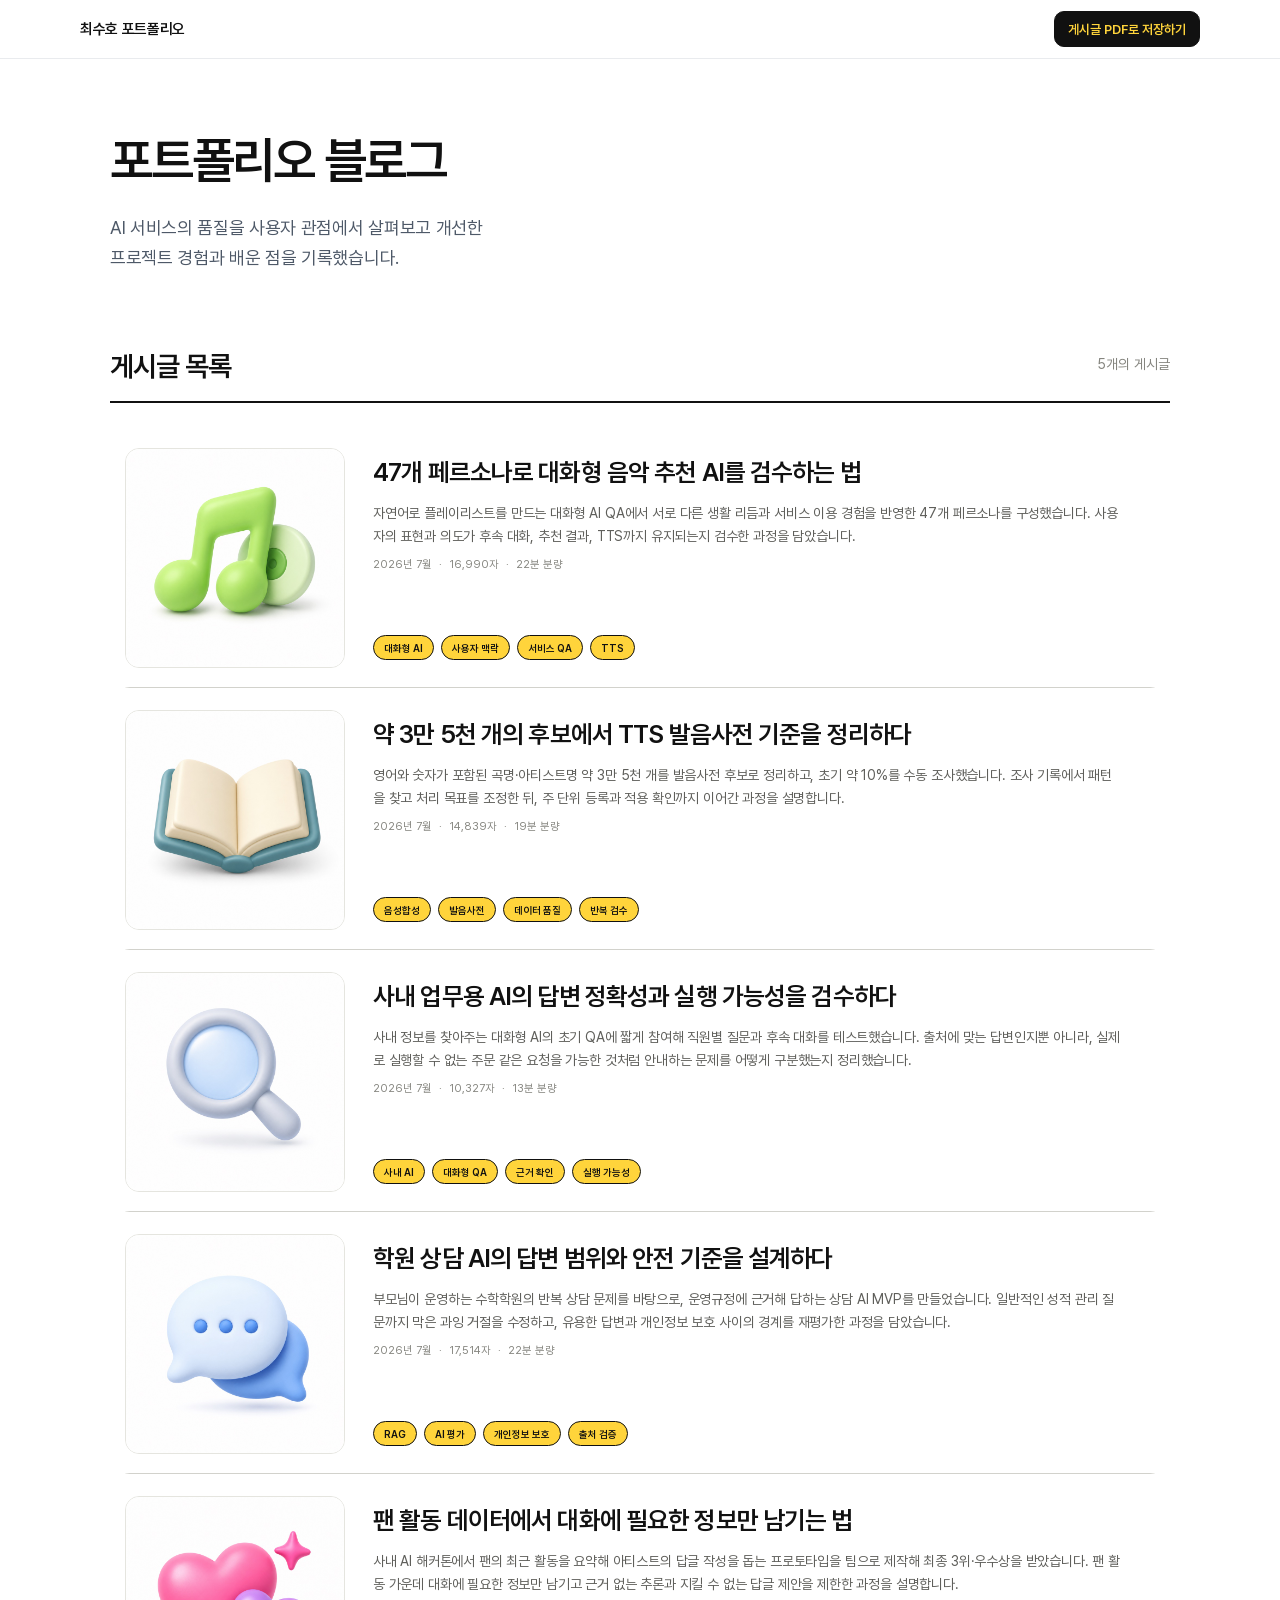
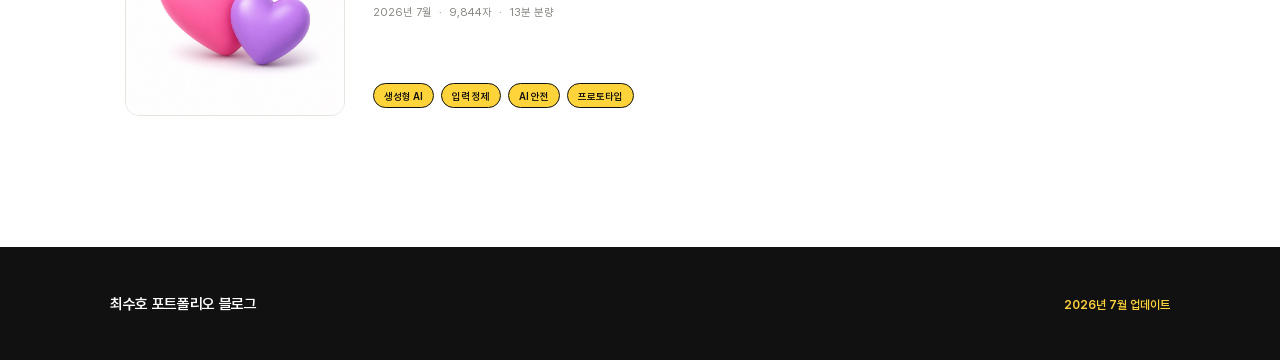
==== index.html @ a0100c0c "Rename PDF save button" ====
<!doctype html>
<html lang="ko">
  <head>
    <meta charset="UTF-8" />
    <meta name="viewport" content="width=device-width, initial-scale=1" />
    <meta name="theme-color" content="#ffd43b" />
    <meta
      name="description"
      content="사용자 관점에서 AI 서비스의 품질과 안전성을 검증한 최수호의 포트폴리오입니다."
    />
    <title>최수호 포트폴리오 블로그</title>
    <link rel="icon" type="image/png" sizes="64x64" href="assets/favicon-ch.png?v=2" />
    <link rel="preload" href="assets/fonts/Pretendard-Regular.subset.woff2" as="font" type="font/woff2" crossorigin />
    <link rel="preload" href="assets/fonts/Pretendard-SemiBold.subset.woff2" as="font" type="font/woff2" crossorigin />
    <link rel="stylesheet" href="src/styles.css?v=print-notes-1" />
    <script src="src/app.js?v=print-notes-1" defer></script>
  </head>
  <body>
    <a class="skip-link" href="#main-content">본문으로 바로가기</a>
    <div class="reading-progress" aria-hidden="true"><span id="readingProgress"></span></div>

    <header class="site-header" id="siteHeader">
      <div class="header-inner">
        <a class="brand" href="#home" aria-label="최수호 포트폴리오 홈">
          <span>최수호 포트폴리오</span>
        </a>
        <nav class="main-nav" aria-label="주요 메뉴">
          <button class="print-button" id="openPrint" type="button">
            게시글 PDF로 저장하기
          </button>
        </nav>
      </div>
    </header>

    <main id="main-content" tabindex="-1">
      <section class="home-view" id="homeView" aria-labelledby="homeTitle">
        <div class="hero wrap">
          <h1 id="homeTitle">포트폴리오 블로그</h1>
          <p class="hero-description">
            AI 서비스의 품질을 사용자 관점에서 살펴보고 개선한<br class="desktop-only" />
            프로젝트 경험과 배운 점을 기록했습니다.
          </p>
        </div>

        <section class="articles-section wrap" aria-labelledby="articlesTitle">
          <div class="section-heading">
            <div>
              <h2 id="articlesTitle">게시글 목록</h2>
            </div>
            <p>5개의 게시글</p>
          </div>
          <div class="article-list" id="articleList"></div>
        </section>
      </section>

      <article class="article-view" id="articleView" aria-live="polite" hidden></article>
    </main>

    <footer class="site-footer">
      <div class="footer-inner wrap">
        <a class="brand footer-brand" href="#home">최수호 포트폴리오 블로그</a>
        <div class="footer-contact">
          <span>2026년 7월 업데이트</span>
        </div>
      </div>
    </footer>

    <dialog class="print-dialog" id="printDialog" aria-labelledby="printTitle">
      <div class="dialog-header">
        <div>
          <p class="section-label">PDF</p>
          <h2 id="printTitle">게시글 인쇄하기</h2>
        </div>
        <button class="close-button" id="closePrint" type="button" aria-label="인쇄 창 닫기">
          <svg viewBox="0 0 24 24" aria-hidden="true"><path d="M6 6l12 12M18 6L6 18" /></svg>
        </button>
      </div>
      <div class="print-dialog-body">
        <p class="print-description">PDF에 담을 게시글을 선택해 주세요. 여러 글을 선택하면 하나의 파일로 이어서 인쇄됩니다.</p>
        <div class="print-toolbar">
          <p id="printSelectionStatus" aria-live="polite"></p>
          <button class="text-button" id="toggleAllPrint" type="button">전체 선택</button>
        </div>
        <fieldset class="print-options">
          <legend class="sr-only">인쇄할 게시글 선택</legend>
          <div id="printOptions"></div>
        </fieldset>
        <div class="print-actions">
          <button class="secondary-button" id="cancelPrint" type="button">취소</button>
          <button class="primary-button" id="printSelected" type="button">선택한 게시글 PDF로 저장</button>
        </div>
      </div>
    </dialog>

    <div class="print-view" id="printView" aria-hidden="true"></div>
  </body>
</html>
---- src/styles.css ----
@font-face {
  font-family: "Pretendard";
  src: url("../assets/fonts/Pretendard-Regular.subset.woff2") format("woff2");
  font-style: normal;
  font-weight: 400;
  font-display: swap;
}

@font-face {
  font-family: "Pretendard";
  src: url("../assets/fonts/Pretendard-SemiBold.subset.woff2") format("woff2");
  font-style: normal;
  font-weight: 600 800;
  font-display: swap;
}

:root {
  --yellow: #ffd43b;
  --yellow-strong: #f0bd00;
  --ink: #111111;
  --body: #292929;
  --muted: #5f5f5b;
  --soft: #85857f;
  --line: #d9d9d3;
  --surface: #f5f5f1;
  --white: #fff;
  font-family: "Pretendard", -apple-system, BlinkMacSystemFont, "Segoe UI", sans-serif;
  color: var(--ink);
  font-synthesis: none;
  text-rendering: optimizeLegibility;
}

* { box-sizing: border-box; }
html { scroll-behavior: smooth; }
body { margin: 0; background: var(--white); color: var(--body); -webkit-font-smoothing: antialiased; }
button, a { font: inherit; }
a { color: inherit; text-decoration: none; }
button { color: inherit; }
.wrap { width: min(1060px, calc(100% - 48px)); margin-inline: auto; }
.skip-link { position: fixed; top: 8px; left: 8px; z-index: 999; padding: 10px 14px; border-radius: 8px; background: var(--ink); color: white; transform: translateY(-150%); }
.skip-link:focus { transform: translateY(0); }
.reading-progress { position: fixed; inset: 0 0 auto; z-index: 200; height: 3px; background: transparent; }
.reading-progress span { display: block; width: 0; height: 100%; background: var(--yellow); border-bottom: 1px solid var(--ink); }

.site-header { position: sticky; top: 0; z-index: 100; border-bottom: 1px solid rgba(229,232,235,.85); background: rgba(255,255,255,.9); backdrop-filter: blur(18px); }
.header-inner { display: flex; width: min(1120px, calc(100% - 48px)); height: 58px; margin: 0 auto; align-items: center; justify-content: space-between; }
.brand { display: inline-flex; align-items: center; color: var(--ink); font-size: 15px; font-weight: 700; letter-spacing: -.35px; }
.main-nav { display: flex; align-items: center; color: #4e5968; font-size: 13px; font-weight: 600; }
.print-button { display: inline-flex; min-height: 36px; align-items: center; padding: 0 13px; border: 1px solid var(--ink); border-radius: 10px; background: var(--ink); color: var(--yellow); cursor: pointer; font-size: 13px; font-weight: 600; transition: background .2s, color .2s, transform .2s; }
.print-button:hover { background: var(--yellow); color: var(--ink); transform: translateY(-1px); }

.hero { padding-top: 72px; padding-bottom: 76px; }
.section-label { display: inline-flex; width: fit-content; margin: 0; padding: 5px 9px; border: 1px solid var(--ink); border-radius: 999px; background: var(--yellow); color: var(--ink); font-size: 12px; font-weight: 700; letter-spacing: -.01em; }
.hero h1 { max-width: 900px; margin: 0 0 22px; color: var(--ink); font-size: clamp(36px, 4.2vw, 50px); font-weight: 700; letter-spacing: -.045em; line-height: 1.19; }
.hero-description { margin: 0; color: #4e5968; font-size: 18px; letter-spacing: -.018em; line-height: 1.68; }
.articles-section { padding-bottom: 110px; }
.section-heading { display: flex; align-items: center; justify-content: space-between; padding-bottom: 18px; border-bottom: 2px solid var(--ink); }
.section-heading h2 { margin: 0; color: var(--ink); font-size: 28px; letter-spacing: -.035em; }
.section-heading > p { margin: 0 0 4px; color: var(--soft); font-size: 14px; }
.article-list { display: flex; flex-direction: column; gap: 0; padding-top: 24px; }
.reveal-item { opacity: 0; transform: translateY(16px); }
.reveal-item.is-visible { opacity: 1; transform: translateY(0); transition: opacity .55s ease var(--reveal-delay, 0ms), transform .55s cubic-bezier(.22,.72,.2,1) var(--reveal-delay, 0ms); }
.article-card { position: relative; display: grid; grid-template-columns: 220px minmax(0, 1fr); gap: 8px; min-width: 0; padding: 20px 14px; overflow: hidden; border: 1px solid transparent; border-radius: 20px; background: white; }
.article-list .article-card:not(:last-child)::after { position: absolute; z-index: 2; right: 14px; bottom: 0; left: 14px; height: 1px; background: #d2d2cc; content: ""; }
.article-card:hover { border-color: transparent; background: white; box-shadow: none; transform: none; }
.article-card:focus-visible { outline: 3px solid var(--yellow); outline-offset: 3px; }
.thumbnail-wrap { position: relative; aspect-ratio: 1; overflow: hidden; border: 1px solid #e5e5df; border-radius: 14px; background: white; }
.thumbnail-wrap img { display: block; width: 100%; height: 100%; object-fit: cover; transition: transform .45s ease; }
.article-card:hover .thumbnail-wrap img { transform: scale(1.025); }
.article-card-content { display: flex; min-height: 220px; flex-direction: column; padding: 8px 34px 8px 20px; }
.article-tags { display: flex; flex-wrap: wrap; gap: 7px; align-items: center; }
.article-tag { display: inline-flex; height: 25px; box-sizing: border-box; align-items: center; justify-content: center; padding: 1px 10px 0; border: 1px solid var(--ink); border-radius: 999px; background: var(--yellow); color: var(--ink); font-size: 10px; font-weight: 700; line-height: 1; text-align: center; white-space: nowrap; }
.article-card h3 { margin: 0; color: var(--ink); font-size: 25px; letter-spacing: -.035em; line-height: 1.35; }
.article-subtitle { margin: 7px 0 12px; color: #4e5968; font-size: 15px; font-weight: 600; letter-spacing: -.02em; line-height: 1.5; }
.article-excerpt { display: -webkit-box; margin: 12px 0 0; overflow: hidden; color: var(--muted); font-size: 14px; letter-spacing: -.012em; line-height: 1.65; -webkit-box-orient: vertical; -webkit-line-clamp: 3; }
.article-card-footer { display: flex; align-items: flex-start; margin-top: auto; padding-top: 12px; }
.article-card-footer .article-tags { justify-content: flex-start; }
.article-meta { display: flex; flex: 0 0 auto; color: var(--soft); font-size: 11px; }
.article-meta span + span::before { margin: 0 7px; content: "·"; }
.article-meta--card { margin-top: 10px; }
.card-arrow { position: absolute; right: 24px; bottom: 22px; display: grid; width: 32px; height: 32px; place-items: center; border: 1px solid var(--ink); border-radius: 50%; background: var(--yellow); color: var(--ink); opacity: 0; transform: translateX(-5px); transition: opacity .25s ease, transform .25s ease; }
.article-card:hover .card-arrow { opacity: 1; transform: translateX(0); }
.card-arrow svg, .back-link svg, .article-end svg { width: 21px; fill: none; stroke: currentColor; stroke-width: 1.8; }

.article-view { padding-bottom: 100px; }
.is-article .article-view *, .is-article .article-view *::before, .is-article .article-view *::after { animation: none !important; transition: none !important; }
.is-article .article-end a:hover { transform: none; }
.article-hero { max-width: 880px; padding-top: 58px; padding-bottom: 70px; }
.article-topline { display: flex; flex-wrap: wrap; align-items: center; gap: 12px 16px; margin-bottom: 52px; }
.back-link { display: inline-flex; flex: 0 0 auto; align-items: center; gap: 7px; margin: 0; color: var(--muted); font-size: 14px; font-weight: 600; }
.back-link:hover { color: var(--ink); text-decoration: underline; text-decoration-color: var(--yellow-strong); text-decoration-thickness: 3px; text-underline-offset: 4px; }
.article-tags--hero .article-tag { height: 27px; padding-inline: 11px; }
.article-hero h1 { max-width: 800px; margin: 0; color: var(--ink); font-size: clamp(40px, 5.2vw, 56px); letter-spacing: -.05em; line-height: 1.17; }
.article-hero-subtitle { max-width: 760px; margin: 17px 0 30px; color: #4e5968; font-size: clamp(18px, 2.2vw, 22px); font-weight: 600; letter-spacing: -.025em; line-height: 1.5; }
.article-byline { display: flex; align-items: center; gap: 12px; }
.author-avatar { display: grid; width: 42px; height: 42px; place-items: center; border: 1px solid var(--ink); border-radius: 50%; background: var(--yellow); color: var(--ink); font-weight: 700; }
.article-byline strong { color: var(--body); font-size: 14px; }
.article-byline p { margin: 3px 0 0; color: var(--soft); font-size: 13px; }
.article-body { width: min(680px, calc(100% - 48px)); margin: 0 auto; }
.article-lead { margin: 0 0 40px; color: var(--body); font-size: 18px; line-height: 1.82; }
.context-box { display: flex; gap: 18px; margin-bottom: 76px; padding: 22px 24px; border: 1px solid var(--ink); border-radius: 16px; background: #fffbe9; }
.context-box span { flex: 0 0 auto; color: var(--ink); font-size: 12px; font-weight: 700; }
.context-box p { margin: 0; color: #4e5968; font-size: 15px; line-height: 1.7; }
.article-demo-link { display: grid; grid-template-columns: 1fr auto; gap: 5px 14px; margin: -42px 0 76px; padding: 20px 22px; align-items: center; border: 1px solid var(--ink); border-radius: 16px; background: var(--ink); color: white; }
.article-demo-link span { grid-column: 1; color: var(--yellow); font-size: 11px; font-weight: 700; }
.article-demo-link strong { grid-column: 1; font-size: 16px; }
.article-demo-link svg { grid-column: 2; grid-row: 1 / 3; width: 23px; fill: none; stroke: var(--yellow); stroke-width: 1.8; }
.article-body section { margin: 0 0 82px; }
.article-body h2 { margin: 0 0 26px; color: var(--ink); font-size: 29px; letter-spacing: -.035em; line-height: 1.4; }
.article-body section p { margin: 0 0 22px; color: var(--body); font-size: 17px; letter-spacing: -.012em; line-height: 1.88; }
.article-body blockquote { margin: 36px 0; padding: 18px 22px; border: 1px solid var(--ink); border-left: 7px solid var(--yellow); color: var(--ink); font-size: 20px; font-weight: 600; letter-spacing: -.025em; line-height: 1.65; }
.insight-box { margin-top: 38px; padding: 30px 34px; border: 1px solid var(--ink); border-radius: 20px; background: var(--surface); }
.insight-box ul { display: grid; gap: 16px; margin: 0; padding-left: 22px; }
.insight-box li { padding-left: 5px; color: var(--body); font-size: 17px; line-height: 1.65; }
.insight-box li::marker { color: var(--ink); }
.article-figure { margin: 38px 0 0; }
.article-figure img { display: block; width: min(430px, 100%); height: auto; margin: 0 auto; border: 1px solid var(--line); border-radius: 18px; background: white; box-shadow: 0 18px 48px rgba(17,17,17,.1); }
.article-figure figcaption { width: min(520px, 100%); margin: 14px auto 0; color: var(--soft); font-size: 12px; line-height: 1.65; text-align: center; }
.article-end { margin-top: 130px; padding-top: 50px; border-top: 1px solid var(--line); }
.article-end > span { color: var(--soft); font-size: 12px; font-weight: 700; letter-spacing: .1em; }
.article-end h2 { margin: 14px 0 28px; font-size: 25px; }
.article-end .article-card { width: 100%; }
.article-end .article-card:hover { transform: none; }

.markdown-body { padding-bottom: 20px; }
.markdown-body > h2 { margin: 96px 0 28px; }
.markdown-body > h2:first-child { margin-top: 0; }
.markdown-body h3 { margin: 62px 0 22px; color: var(--ink); font-size: 23px; letter-spacing: -.025em; line-height: 1.45; }
.markdown-body h4 { margin: 42px 0 18px; color: var(--ink); font-size: 19px; line-height: 1.5; }
.markdown-body p { margin: 0 0 24px; color: var(--body); font-size: 17px; letter-spacing: -.012em; line-height: 1.9; }
.markdown-body > p:first-child { font-size: 18px; line-height: 1.88; }
.markdown-body small { display: block; color: var(--soft); font-size: 12px; letter-spacing: -.005em; line-height: 1.65; }
.markdown-body strong { color: var(--ink); font-weight: 700; }
.key-emphasis { padding: 0 .08em; background: linear-gradient(transparent 58%, rgba(255, 212, 59, .72) 58%); color: inherit; font-weight: 700; -webkit-box-decoration-break: clone; box-decoration-break: clone; }
.term-note { position: relative; display: inline; border-bottom: 1.5px dashed #8a6d00; color: var(--ink); font-weight: 600; cursor: help; outline: none; }
.term-note::before { display: inline-grid; width: 14px; height: 14px; margin: 0 3px 0 1px; place-items: center; border: 1px solid var(--ink); border-radius: 50%; background: #fff4b3; color: var(--ink); content: "i"; font-size: 9px; font-style: normal; font-weight: 700; line-height: 1; vertical-align: 2px; }
.term-note::after { position: absolute; z-index: 20; bottom: calc(100% + 12px); left: 50%; width: min(280px, calc(100vw - 48px)); padding: 11px 13px; border-radius: 10px; background: var(--ink); box-shadow: 0 10px 28px rgba(17, 17, 17, .16); color: white; content: attr(data-note); font-size: 12px; font-weight: 400; letter-spacing: -.01em; line-height: 1.55; opacity: 0; pointer-events: none; text-align: left; transform: translate(-50%, 5px); transition: opacity .16s ease, transform .16s ease; white-space: normal; }
.term-note:hover::after,
.term-note:focus-visible::after { opacity: 1; transform: translate(-50%, 0); }
.term-note:focus-visible { border-radius: 3px; outline: 2px solid var(--yellow-strong); outline-offset: 3px; }
.markdown-body a { color: var(--ink); font-weight: 600; text-decoration: underline; text-decoration-color: var(--yellow-strong); text-decoration-thickness: 3px; text-underline-offset: 3px; }
.markdown-body ul,
.markdown-body ol { display: grid; gap: 10px; margin: 4px 0 30px; padding-left: 25px; }
.markdown-body li { padding-left: 4px; color: var(--body); font-size: 16px; line-height: 1.75; }
.markdown-body li::marker { color: var(--ink); font-weight: 700; }
.markdown-body blockquote { margin: 34px 0 38px; }
.markdown-body blockquote p { margin-bottom: 12px; font-size: 16px; line-height: 1.75; }
.markdown-body blockquote p:last-child { margin-bottom: 0; }
.markdown-body hr { height: 1px; margin: 82px 0; border: 0; background: var(--line); }
.markdown-body code { padding: 2px 6px; border-radius: 5px; background: #f1f1ec; color: #272727; font-family: ui-monospace, SFMono-Regular, Menlo, Monaco, Consolas, monospace; font-size: .88em; }
.markdown-body pre { margin: 34px 0; padding: 24px; overflow-x: auto; border-radius: 16px; background: var(--ink); color: #f8f8f3; }
.markdown-body pre code { padding: 0; background: transparent; color: inherit; font-size: 13px; line-height: 1.7; white-space: pre; }
.table-scroll { width: 100%; margin: 32px 0 40px; overflow-x: auto; border: 1px solid var(--ink); border-radius: 14px; background: white; }
.table-scroll table { width: 100%; min-width: 620px; border-collapse: collapse; font-size: 14px; line-height: 1.55; }
.table-scroll th,
.table-scroll td { padding: 13px 15px; border-right: 1px solid var(--line); border-bottom: 1px solid var(--line); text-align: left; vertical-align: top; }
.table-scroll th { background: #fff5bf; color: var(--ink); font-weight: 700; }
.table-scroll th:last-child,
.table-scroll td:last-child { border-right: 0; }
.table-scroll tbody tr:last-child td { border-bottom: 0; }
.article-loading { padding: 32px 0 100px; color: var(--soft) !important; }
.article-error { margin-bottom: 90px; padding: 24px; border: 1px solid var(--ink); border-radius: 14px; background: #fff9dc; }
.article-error p { margin: 8px 0 0; }

.site-footer { border-top: 1px solid var(--ink); background: var(--ink); color: white; }
.footer-inner { display: flex; min-height: 112px; align-items: center; justify-content: space-between; gap: 24px; }
.footer-brand { color: white; font-size: 15px; }
.site-footer .brand { color: white; }
.footer-contact { text-align: right; }
.footer-contact span { color: var(--yellow); font-size: 12px; font-weight: 600; }

.print-dialog { width: min(720px, calc(100% - 32px)); max-height: min(840px, calc(100vh - 40px)); padding: 0; overflow: hidden auto; border: 0; border-radius: 24px; background: white; box-shadow: 0 30px 90px rgba(0,27,55,.22); }
.print-dialog::backdrop { background: rgba(17,24,39,.45); backdrop-filter: blur(5px); }
.print-dialog[open] { animation: dialog-in .25s ease-out; }
@keyframes dialog-in { from { opacity: 0; transform: translateY(16px) scale(.98); } }
.dialog-header { position: sticky; top: 0; z-index: 1; display: flex; padding: 30px 34px 22px; align-items: flex-start; justify-content: space-between; border-bottom: 1px solid var(--line); background: rgba(255,255,255,.94); backdrop-filter: blur(15px); }
.dialog-header h2 { margin: 8px 0 0; color: var(--ink); font-size: 32px; }
.close-button { display: grid; width: 42px; height: 42px; place-items: center; border: 1px solid var(--ink); border-radius: 50%; background: var(--yellow); cursor: pointer; }
.close-button:hover { background: var(--ink); color: var(--yellow); }
.close-button svg { width: 22px; fill: none; stroke: currentColor; stroke-width: 2; }
.print-dialog-body { padding: 26px 34px 32px; }
.print-description { max-width: 580px; margin: 0; color: var(--muted); font-size: 14px; line-height: 1.65; }
.print-toolbar { display: flex; margin-top: 24px; align-items: center; justify-content: space-between; }
.print-toolbar p { margin: 0; color: var(--ink); font-size: 13px; font-weight: 700; }
.text-button { padding: 4px 0; border: 0; background: transparent; color: var(--muted); cursor: pointer; font-size: 12px; font-weight: 600; text-decoration: underline; text-decoration-color: var(--yellow-strong); text-decoration-thickness: 2px; text-underline-offset: 3px; }
.print-options { margin: 13px 0 0; padding: 0; border: 0; }
.print-options > div { display: grid; gap: 8px; }
.print-option { position: relative; display: grid; grid-template-columns: 24px minmax(0, 1fr); gap: 12px; padding: 15px 16px; align-items: center; border: 1px solid var(--line); border-radius: 13px; cursor: pointer; transition: border-color .18s, background .18s; }
.print-option:hover { border-color: var(--ink); background: #fffdf4; }
.print-option input { position: absolute; width: 1px; height: 1px; opacity: 0; }
.print-option-check { display: grid; width: 22px; height: 22px; place-items: center; border: 1px solid var(--ink); border-radius: 6px; background: white; }
.print-option-check svg { width: 16px; fill: none; stroke: transparent; stroke-width: 2.5; }
.print-option input:checked + .print-option-check { background: var(--yellow); }
.print-option input:checked + .print-option-check svg { stroke: var(--ink); }
.print-option input:focus-visible + .print-option-check { outline: 3px solid rgba(240, 189, 0, .45); outline-offset: 2px; }
.print-option-copy { display: grid; gap: 4px; }
.print-option-copy strong { color: var(--ink); font-size: 14px; letter-spacing: -.02em; line-height: 1.4; }
.print-option-copy > span { color: var(--soft); font-size: 11px; }
.print-actions { display: flex; gap: 8px; margin-top: 24px; justify-content: flex-end; }
.secondary-button,
.primary-button { min-height: 42px; padding: 0 16px; border: 1px solid var(--ink); border-radius: 10px; cursor: pointer; font-size: 13px; font-weight: 700; }
.secondary-button { background: white; color: var(--ink); }
.primary-button { background: var(--ink); color: var(--yellow); }
.primary-button:disabled { border-color: var(--line); background: #e8e8e3; color: var(--soft); cursor: not-allowed; }
.print-view { display: none; }
.sr-only { position: absolute; width: 1px; height: 1px; margin: -1px; overflow: hidden; clip: rect(0, 0, 0, 0); white-space: nowrap; }

[hidden] { display: none !important; }
@media (max-width: 700px) {
  .wrap, .article-body { width: min(100% - 40px, 1100px); }
  .header-inner { width: calc(100% - 32px); height: 56px; }
  .brand { font-size: 14px; }
  .main-nav { font-size: 12px; }
  .print-button { min-height: 34px; padding-inline: 11px; font-size: 12px; }
  .hero { padding-top: 58px; padding-bottom: 66px; }
  .hero h1 { margin-top: 0; font-size: 34px; line-height: 1.26; }
  .hero-description { font-size: 16px; }
  .desktop-only { display: none; }
  .articles-section { padding-bottom: 90px; }
  .section-heading h2 { font-size: 28px; }
  .article-list { gap: 0; padding-top: 18px; }
  .article-card { grid-template-columns: 104px minmax(0, 1fr); gap: 0; padding: 13px 9px; border-radius: 16px; }
  .article-list .article-card:not(:last-child)::after { right: 9px; left: 9px; }
  .thumbnail-wrap { border-radius: 11px; }
  .article-card-content { min-height: 104px; padding: 2px 4px 2px 13px; }
  .article-tags { gap: 4px; }
  .article-tag { height: 20px; padding: 1px 7px 0; font-size: 8px; }
  .article-card h3 { margin: 0; font-size: 16px; }
  .article-subtitle { margin: 4px 0 0; font-size: 11px; line-height: 1.4; }
  .article-excerpt { margin-top: 6px; font-size: 10px; line-height: 1.45; -webkit-line-clamp: 2; }
  .article-card-footer { align-items: flex-start; margin-top: auto; padding-top: 8px; }
  .article-card-footer .article-tags { justify-content: flex-start; }
  .article-meta { font-size: 9px; }
  .article-meta--card { margin-top: 7px; }
  .card-arrow { display: none; }
  .article-hero { padding-top: 38px; padding-bottom: 62px; }
  .article-topline { gap: 10px; margin-bottom: 46px; }
  .back-link { font-size: 13px; }
  .article-tags--hero .article-tag { height: 24px; padding-inline: 9px; font-size: 9px; }
  .article-hero h1 { font-size: 40px; }
  .article-hero-subtitle { font-size: 20px; }
  .article-lead { font-size: 18px; }
  .context-box { display: block; margin-bottom: 72px; }
  .context-box span { display: block; margin-bottom: 10px; }
  .article-demo-link { margin-top: -38px; margin-bottom: 68px; }
  .article-body section { margin-bottom: 75px; }
  .article-body h2 { font-size: 27px; }
  .article-body section p { font-size: 17px; line-height: 1.85; }
  .article-body blockquote { margin-block: 34px; font-size: 20px; }
  .insight-box { padding: 24px; }
  .insight-box li { font-size: 16px; }
  .markdown-body > h2 { margin-top: 76px; font-size: 27px; }
  .markdown-body h3 { margin-top: 50px; font-size: 21px; }
  .markdown-body p,
  .markdown-body > p:first-child { font-size: 16px; line-height: 1.85; }
  .markdown-body li { font-size: 15px; }
  .markdown-body blockquote { padding: 16px 18px; }
  .markdown-body blockquote p { font-size: 15px; }
  .term-note::after { left: 0; width: min(260px, calc(100vw - 40px)); transform: translate(0, 5px); }
  .term-note:hover::after,
  .term-note:focus-visible::after { transform: translate(0, 0); }
  .markdown-body pre { padding: 19px; }
  .article-figure { margin-top: 30px; }
  .article-figure img { border-radius: 14px; }
  .article-figure figcaption { font-size: 11px; }
  .footer-inner { min-height: 92px; padding-block: 20px; }
  .footer-brand { max-width: 160px; font-size: 13px; line-height: 1.35; }
  .footer-contact { margin-top: 0; text-align: right; }
  .footer-contact span { font-size: 10px; }
  .print-dialog { max-height: calc(100vh - 20px); }
  .dialog-header, .print-dialog-body { padding-inline: 22px; }
  .dialog-header h2 { font-size: 27px; }
  .print-option { padding: 13px 12px; }
  .print-option-copy strong { font-size: 13px; }
  .print-actions { display: grid; grid-template-columns: auto 1fr; }
  .primary-button { padding-inline: 12px; }
}

@media (prefers-reduced-motion: reduce) {
  *, *::before, *::after { scroll-behavior: auto !important; animation-duration: .01ms !important; transition-duration: .01ms !important; }
  .reveal-item { opacity: 1 !important; transform: none !important; }
}

@media print {
  @page { size: A4 portrait; margin: 18mm 16mm 20mm; }
  html, body { background: white !important; }
  body { color: #171717; -webkit-print-color-adjust: exact; print-color-adjust: exact; }
  body > :not(.print-view) { display: none !important; }
  .print-view { display: block !important; }
  .print-article { break-after: page; }
  .print-article:last-child { break-after: auto; }
  .print-article-header { padding-bottom: 9mm; border-bottom: 1px solid #b8b8b2; }
  .print-article-header > p:first-child { margin: 0 0 5mm; color: #666; font-size: 8pt; font-weight: 700; letter-spacing: .04em; }
  .print-article-header h1 { margin: 0; color: #111; font-size: 24pt; letter-spacing: -.04em; line-height: 1.25; }
  .print-article-subtitle { margin: 4mm 0 5mm; color: #333; font-size: 11pt; font-weight: 600; line-height: 1.6; }
  .print-article-header div { color: #666; font-size: 8.5pt; }
  .print-article-body { padding-top: 10mm; }
  .print-article-body > h2 { margin: 12mm 0 4mm; font-size: 17pt; break-after: avoid; }
  .print-article-body > h2:first-child { margin-top: 0; }
  .print-article-body h3 { margin: 9mm 0 3mm; font-size: 13pt; break-after: avoid; }
  .print-article-body h4 { margin: 7mm 0 3mm; font-size: 11pt; break-after: avoid; }
  .print-article-body p,
  .print-article-body > p:first-child { margin: 0 0 4mm; color: #222; font-size: 9.6pt; line-height: 1.75; orphans: 3; widows: 3; }
  .print-article-body li { font-size: 9.2pt; line-height: 1.65; }
  .print-article-body blockquote,
  .print-article-body pre,
  .print-article-body .table-scroll { break-inside: avoid; }
  .print-article-body blockquote { margin: 6mm 0; padding: 4mm 5mm; }
  .print-article-body pre { margin: 6mm 0; padding: 5mm; white-space: pre-wrap; }
  .print-article-body .table-scroll { margin: 6mm 0; overflow: visible; }
  .print-article-body table { min-width: 0; font-size: 7.5pt; }
  .print-article-body th,
  .print-article-body td { padding: 2.5mm 3mm; }
  .print-article-body small { font-size: 7.5pt; }
  .term-note { border-bottom: 0; color: inherit; font-weight: 600; }
  .term-note::before,
  .term-note::after { display: none !important; content: none !important; }
  .key-emphasis { background: linear-gradient(transparent 58%, rgba(255, 212, 59, .62) 58%) !important; }
  .print-glossary { margin-top: 14mm; padding-top: 7mm; border-top: 1px solid #b8b8b2; break-before: avoid; }
  .print-glossary h2 { margin: 0 0 4mm; font-size: 13pt; }
  .print-glossary dl { display: grid; gap: 3mm; margin: 0; }
  .print-glossary dl > div { display: grid; grid-template-columns: 30mm 1fr; gap: 4mm; break-inside: avoid; }
  .print-glossary dt { font-size: 8.5pt; font-weight: 700; }
  .print-glossary dd { margin: 0; color: #444; font-size: 8.5pt; line-height: 1.55; }
}
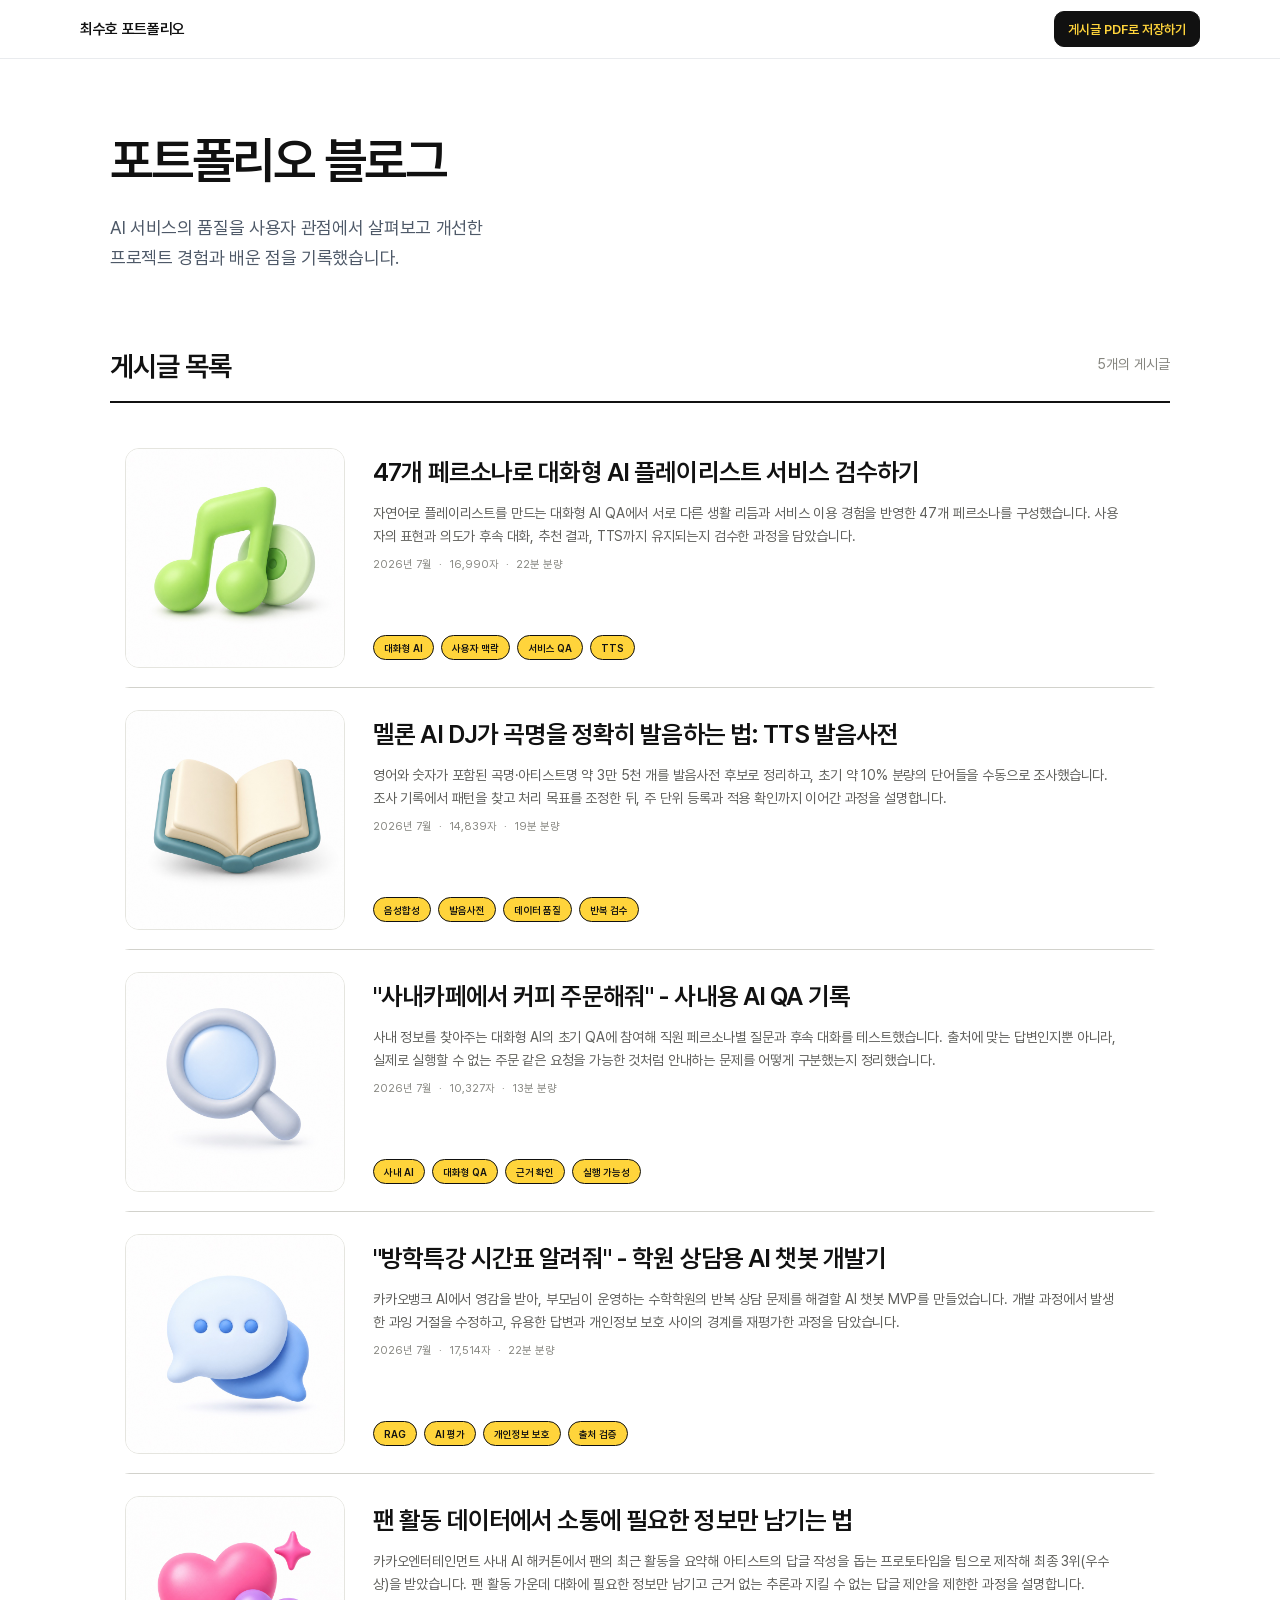
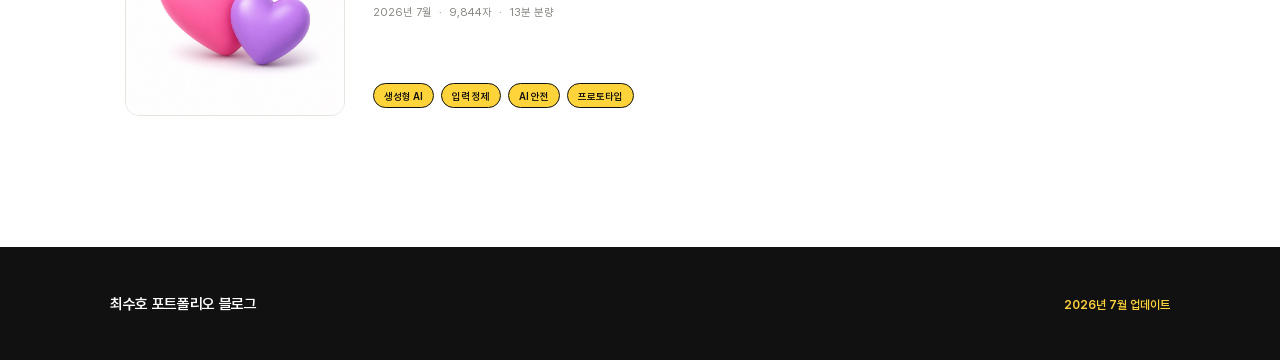
==== commit 02565fc3: "Update article titles and summaries" ====
--- a/index.html
+++ b/index.html
@@ -12,8 +12,8 @@
     <link rel="icon" type="image/png" sizes="64x64" href="assets/favicon-ch.png?v=2" />
     <link rel="preload" href="assets/fonts/Pretendard-Regular.subset.woff2" as="font" type="font/woff2" crossorigin />
     <link rel="preload" href="assets/fonts/Pretendard-SemiBold.subset.woff2" as="font" type="font/woff2" crossorigin />
-    <link rel="stylesheet" href="src/styles.css?v=print-notes-1" />
-    <script src="src/app.js?v=print-notes-1" defer></script>
+    <link rel="stylesheet" href="src/styles.css?v=posts-visible-1" />
+    <script src="src/app.js?v=article-metadata-1" defer></script>
   </head>
   <body>
     <a class="skip-link" href="#main-content">본문으로 바로가기</a>
--- a/src/styles.css
+++ b/src/styles.css
@@ -92,6 +92,7 @@
 .article-tags--hero .article-tag { height: 27px; padding-inline: 11px; }
 .article-hero h1 { max-width: 800px; margin: 0; color: var(--ink); font-size: clamp(40px, 5.2vw, 56px); letter-spacing: -.05em; line-height: 1.17; }
 .article-hero-subtitle { max-width: 760px; margin: 17px 0 30px; color: #4e5968; font-size: clamp(18px, 2.2vw, 22px); font-weight: 600; letter-spacing: -.025em; line-height: 1.5; }
+.article-hero h1 + .article-byline { margin-top: 28px; }
 .article-byline { display: flex; align-items: center; gap: 12px; }
 .author-avatar { display: grid; width: 42px; height: 42px; place-items: center; border: 1px solid var(--ink); border-radius: 50%; background: var(--yellow); color: var(--ink); font-weight: 700; }
 .article-byline strong { color: var(--body); font-size: 14px; }
@@ -293,7 +294,7 @@
   .print-article-header > p:first-child { margin: 0 0 5mm; color: #666; font-size: 8pt; font-weight: 700; letter-spacing: .04em; }
   .print-article-header h1 { margin: 0; color: #111; font-size: 24pt; letter-spacing: -.04em; line-height: 1.25; }
   .print-article-subtitle { margin: 4mm 0 5mm; color: #333; font-size: 11pt; font-weight: 600; line-height: 1.6; }
-  .print-article-header div { color: #666; font-size: 8.5pt; }
+  .print-article-header div { margin-top: 5mm; color: #666; font-size: 8.5pt; }
   .print-article-body { padding-top: 10mm; }
   .print-article-body > h2 { margin: 12mm 0 4mm; font-size: 17pt; break-after: avoid; }
   .print-article-body > h2:first-child { margin-top: 0; }
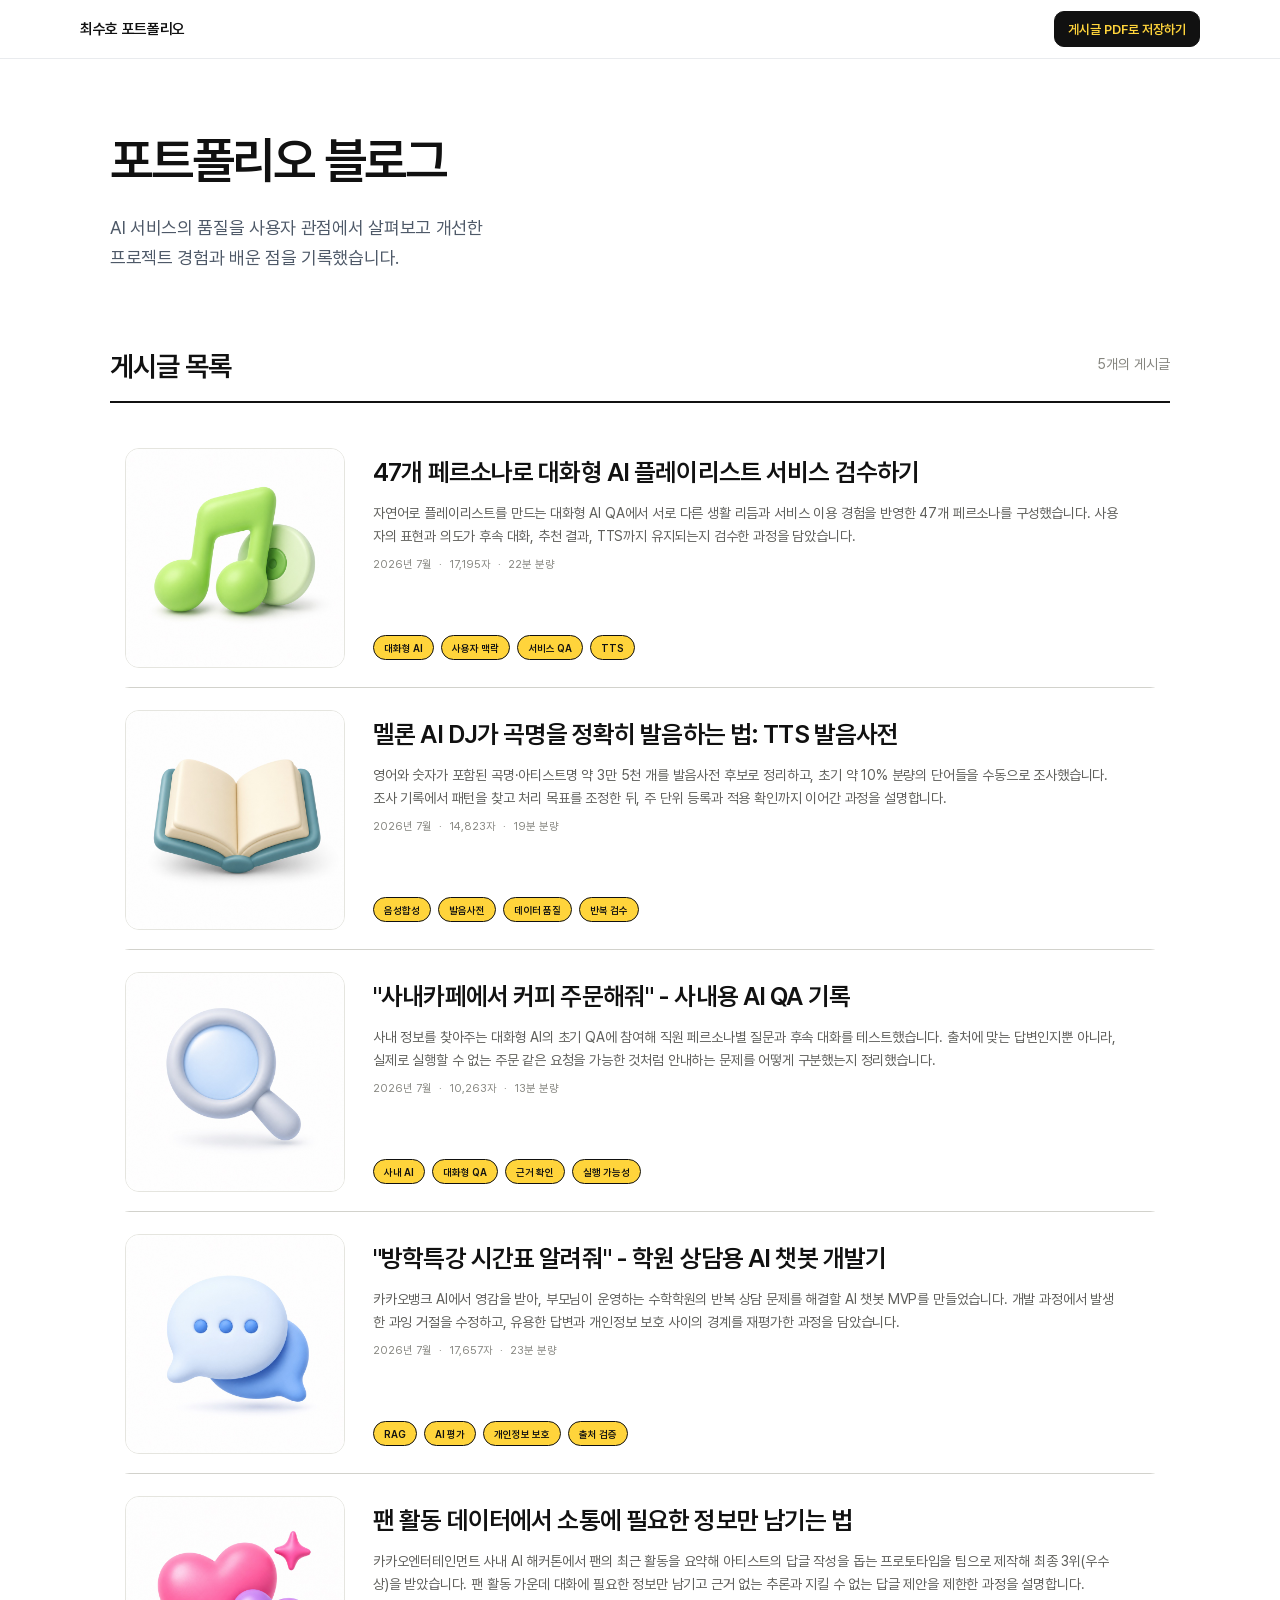
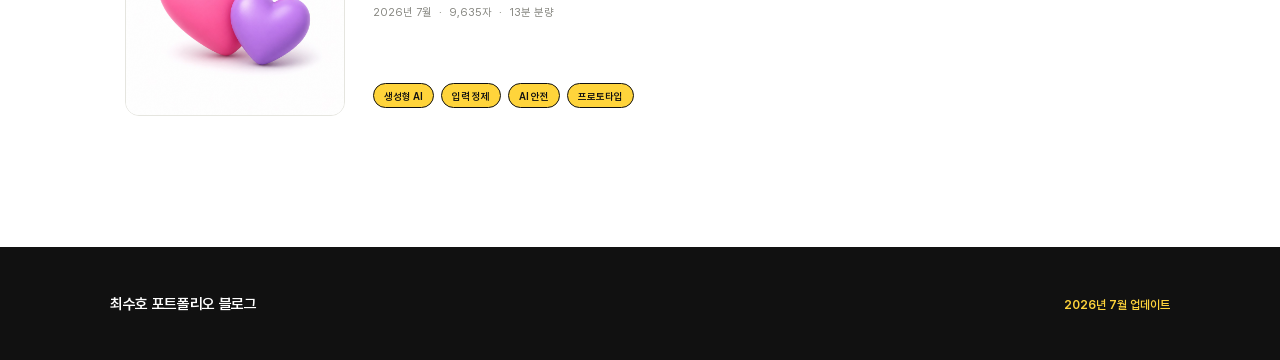
==== commit dd656569: "면접 공개용 게시글 위험 문구 정리" ====
--- a/index.html
+++ b/index.html
@@ -13,7 +13,7 @@
     <link rel="preload" href="assets/fonts/Pretendard-Regular.subset.woff2" as="font" type="font/woff2" crossorigin />
     <link rel="preload" href="assets/fonts/Pretendard-SemiBold.subset.woff2" as="font" type="font/woff2" crossorigin />
     <link rel="stylesheet" href="src/styles.css?v=posts-visible-1" />
-    <script src="src/app.js?v=article-metadata-1" defer></script>
+    <script src="src/app.js?v=interview-audit-1" defer></script>
   </head>
   <body>
     <a class="skip-link" href="#main-content">본문으로 바로가기</a>
@@ -69,7 +69,7 @@
       <div class="dialog-header">
         <div>
           <p class="section-label">PDF</p>
-          <h2 id="printTitle">게시글 인쇄하기</h2>
+          <h2 id="printTitle">게시글 PDF로 저장하기</h2>
         </div>
         <button class="close-button" id="closePrint" type="button" aria-label="인쇄 창 닫기">
           <svg viewBox="0 0 24 24" aria-hidden="true"><path d="M6 6l12 12M18 6L6 18" /></svg>
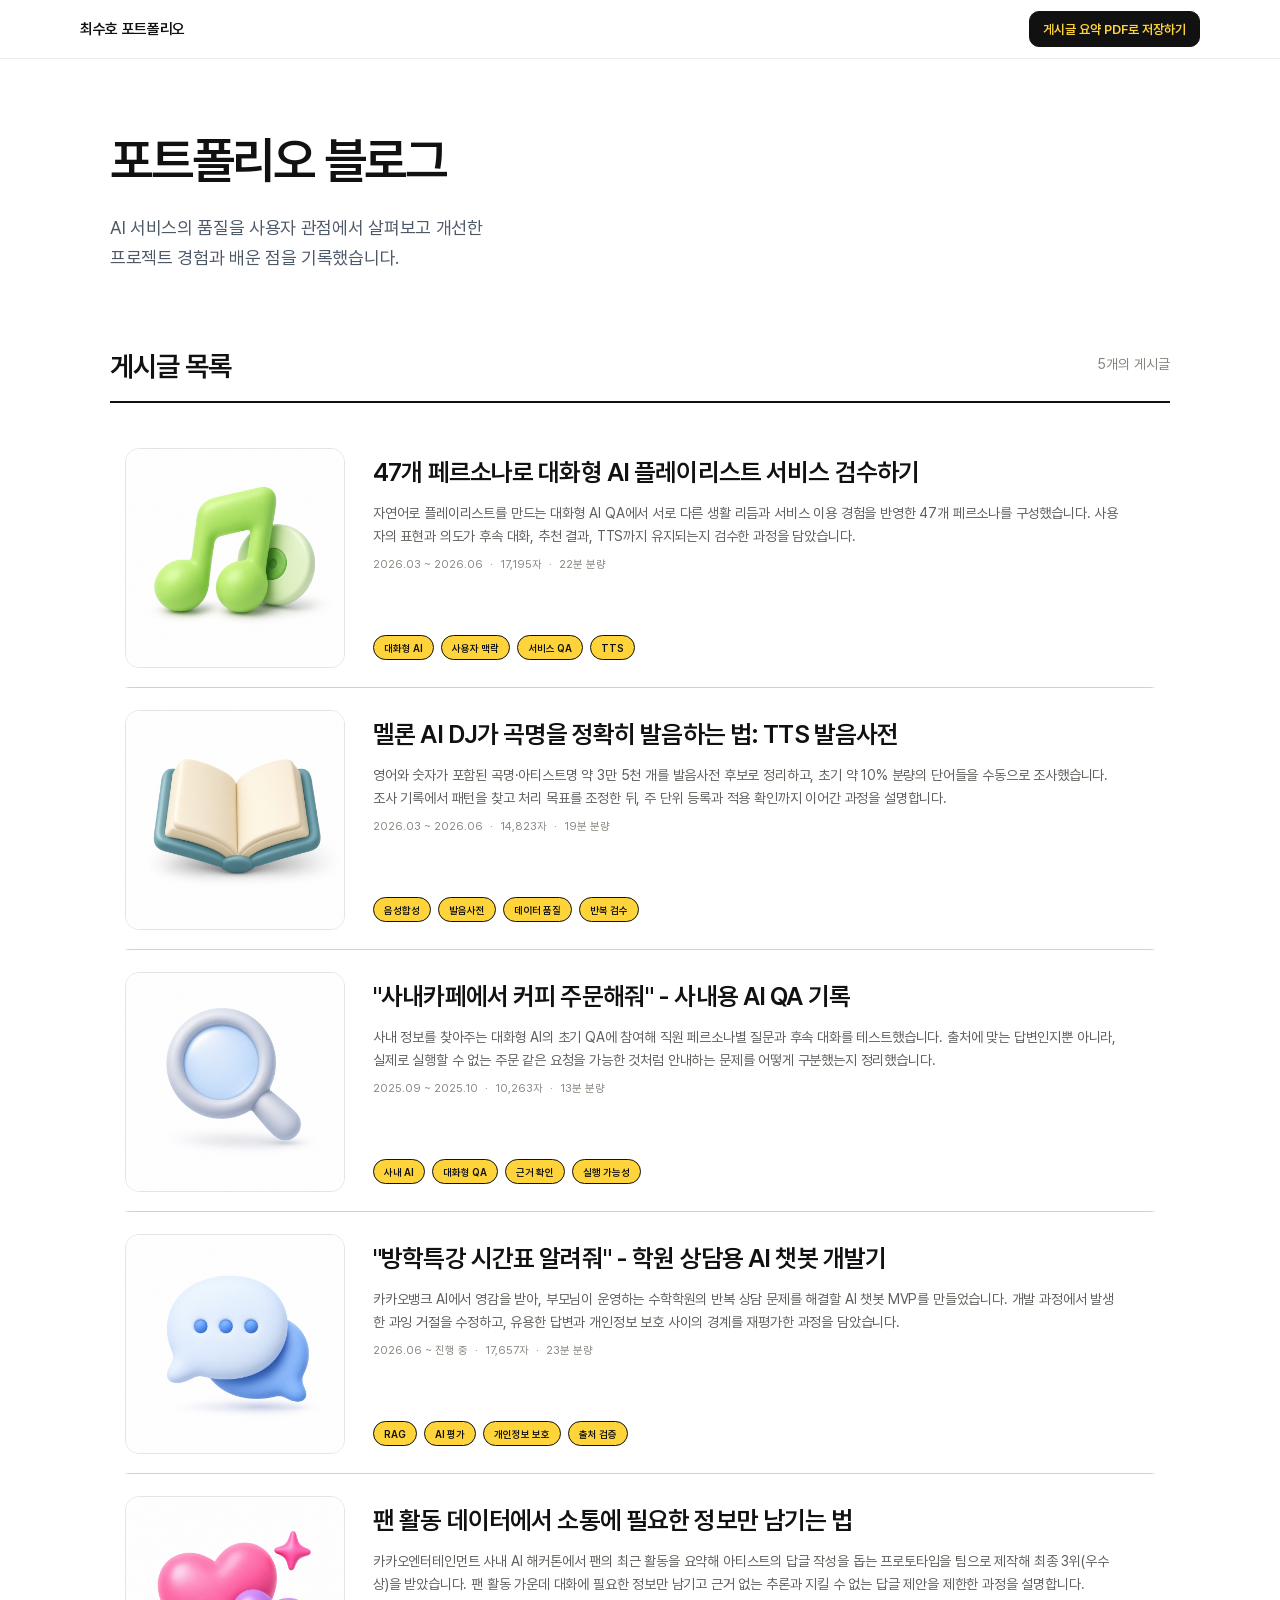
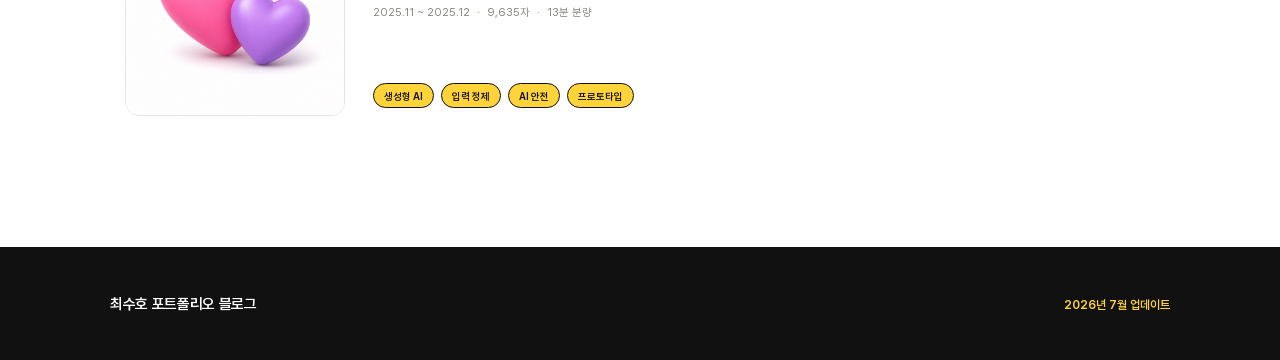
==== commit 5de7fe2f: "상세 게시글 요약과 요약 PDF 추가" ====
--- a/index.html
+++ b/index.html
@@ -12,8 +12,8 @@
     <link rel="icon" type="image/png" sizes="64x64" href="assets/favicon-ch.png?v=2" />
     <link rel="preload" href="assets/fonts/Pretendard-Regular.subset.woff2" as="font" type="font/woff2" crossorigin />
     <link rel="preload" href="assets/fonts/Pretendard-SemiBold.subset.woff2" as="font" type="font/woff2" crossorigin />
-    <link rel="stylesheet" href="src/styles.css?v=posts-visible-1" />
-    <script src="src/app.js?v=interview-audit-1" defer></script>
+    <link rel="stylesheet" href="src/styles.css?v=summary-pdf-2" />
+    <script src="src/app.js?v=summary-pdf-2" defer></script>
   </head>
   <body>
     <a class="skip-link" href="#main-content">본문으로 바로가기</a>
@@ -26,7 +26,7 @@
         </a>
         <nav class="main-nav" aria-label="주요 메뉴">
           <button class="print-button" id="openPrint" type="button">
-            게시글 PDF로 저장하기
+            게시글 요약 PDF로 저장하기
           </button>
         </nav>
       </div>
@@ -69,14 +69,14 @@
       <div class="dialog-header">
         <div>
           <p class="section-label">PDF</p>
-          <h2 id="printTitle">게시글 PDF로 저장하기</h2>
+          <h2 id="printTitle">게시글 요약 PDF로 저장하기</h2>
         </div>
         <button class="close-button" id="closePrint" type="button" aria-label="인쇄 창 닫기">
           <svg viewBox="0 0 24 24" aria-hidden="true"><path d="M6 6l12 12M18 6L6 18" /></svg>
         </button>
       </div>
       <div class="print-dialog-body">
-        <p class="print-description">PDF에 담을 게시글을 선택해 주세요. 여러 글을 선택하면 하나의 파일로 이어서 인쇄됩니다.</p>
+        <p class="print-description">PDF에 담을 게시글 요약을 선택해 주세요. 원문 대신 핵심 정보와 대표 사례를 포함한 상세 요약이 저장됩니다.</p>
         <div class="print-toolbar">
           <p id="printSelectionStatus" aria-live="polite"></p>
           <button class="text-button" id="toggleAllPrint" type="button">전체 선택</button>
@@ -87,8 +87,23 @@
         </fieldset>
         <div class="print-actions">
           <button class="secondary-button" id="cancelPrint" type="button">취소</button>
-          <button class="primary-button" id="printSelected" type="button">선택한 게시글 PDF로 저장</button>
+          <button class="primary-button" id="printSelected" type="button">선택한 요약 PDF로 저장</button>
         </div>
+      </div>
+    </dialog>
+
+    <dialog class="summary-dialog" id="summaryDialog" aria-labelledby="summaryTitle">
+      <div class="summary-dialog-shell">
+        <header class="summary-dialog-header">
+          <div>
+            <p class="summary-dialog-kicker">게시글 핵심 요약</p>
+            <h2 id="summaryTitle"></h2>
+          </div>
+          <button class="close-button" id="closeSummary" type="button" aria-label="요약 창 닫기">
+            <svg viewBox="0 0 24 24" aria-hidden="true"><path d="M6 6l12 12M18 6L6 18" /></svg>
+          </button>
+        </header>
+        <div class="summary-dialog-body" id="summaryDialogBody"></div>
       </div>
     </dialog>
 
--- a/src/styles.css
+++ b/src/styles.css
@@ -97,6 +97,11 @@
 .author-avatar { display: grid; width: 42px; height: 42px; place-items: center; border: 1px solid var(--ink); border-radius: 50%; background: var(--yellow); color: var(--ink); font-weight: 700; }
 .article-byline strong { color: var(--body); font-size: 14px; }
 .article-byline p { margin: 3px 0 0; color: var(--soft); font-size: 13px; }
+.article-summary-button { display: inline-flex; min-height: 44px; gap: 9px; margin-top: 28px; padding: 0 17px; align-items: center; border: 1px solid var(--ink); border-radius: 8px; background: var(--ink); color: white; cursor: pointer; font-size: 14px; font-weight: 700; transition: background .18s, color .18s, transform .18s; }
+.article-summary-button svg { width: 19px; height: 19px; fill: none; stroke: var(--yellow); stroke-linecap: round; stroke-width: 1.8; }
+.article-summary-button:hover { background: var(--yellow); color: var(--ink); transform: translateY(-1px); }
+.article-summary-button:hover svg { stroke: var(--ink); }
+.article-summary-button:focus-visible { outline: 3px solid var(--yellow-strong); outline-offset: 3px; }
 .article-body { width: min(680px, calc(100% - 48px)); margin: 0 auto; }
 .article-lead { margin: 0 0 40px; color: var(--body); font-size: 18px; line-height: 1.82; }
 .context-box { display: flex; gap: 18px; margin-bottom: 76px; padding: 22px 24px; border: 1px solid var(--ink); border-radius: 16px; background: #fffbe9; }
@@ -180,6 +185,35 @@
 .close-button:hover { background: var(--ink); color: var(--yellow); }
 .close-button svg { width: 22px; fill: none; stroke: currentColor; stroke-width: 2; }
 .print-dialog-body { padding: 26px 34px 32px; }
+.summary-dialog { width: min(760px, calc(100% - 32px)); max-height: min(820px, calc(100vh - 32px)); padding: 0; overflow: hidden; border: 0; border-radius: 16px; background: white; box-shadow: 0 30px 90px rgba(0,27,55,.22); }
+.summary-dialog::backdrop { background: rgba(17,24,39,.5); backdrop-filter: blur(4px); }
+.summary-dialog[open] { animation: dialog-in .25s ease-out; }
+.summary-dialog-shell { display: grid; max-height: min(820px, calc(100vh - 32px)); grid-template-rows: auto minmax(0, 1fr); }
+.summary-dialog-header { display: flex; gap: 24px; padding: 27px 30px 22px; align-items: flex-start; justify-content: space-between; border-bottom: 1px solid var(--ink); background: var(--yellow); }
+.summary-dialog-kicker { margin: 0 0 7px; color: var(--ink); font-size: 12px; font-weight: 700; }
+.summary-dialog-header h2 { max-width: 590px; margin: 0; color: var(--ink); font-size: 25px; letter-spacing: -.03em; line-height: 1.35; }
+.summary-dialog-header .close-button { flex: 0 0 auto; background: white; }
+.summary-dialog-header .close-button:hover { background: var(--ink); }
+.summary-dialog-body { padding: 4px 30px 32px; overflow-y: auto; overscroll-behavior: contain; }
+.summary-facts { margin: 0; }
+.summary-facts > div { display: grid; grid-template-columns: 92px minmax(0, 1fr); gap: 20px; padding: 18px 0; border-bottom: 1px solid var(--line); }
+.summary-facts dt { color: var(--ink); font-size: 13px; font-weight: 700; line-height: 1.65; }
+.summary-facts dd { margin: 0; color: var(--body); font-size: 14px; line-height: 1.7; }
+.summary-copy { margin-top: 31px; }
+.summary-copy h3 { margin: 0 0 18px; color: var(--ink); font-size: 21px; letter-spacing: -.02em; }
+.summary-copy p { margin: 0 0 17px; color: var(--body); font-size: 16px; line-height: 1.82; }
+.summary-copy p:last-child { margin-bottom: 0; }
+.summary-section { margin: 0; padding: 30px 0 34px; border-top: 1px solid var(--line); }
+.summary-section:first-of-type { padding-top: 0; border-top: 0; }
+.summary-section h4 { margin: 0 0 17px; color: var(--ink); font-size: 19px; letter-spacing: -.02em; line-height: 1.5; }
+.summary-section ul { display: grid; gap: 9px; margin: 18px 0 0; padding-left: 22px; }
+.summary-section li { padding-left: 3px; color: var(--body); font-size: 14px; line-height: 1.72; }
+.summary-example { margin: 22px 0 0; padding: 18px 20px; border-left: 5px solid var(--yellow); background: #f7f7f3; }
+.summary-example > strong { display: block; margin-bottom: 11px; color: var(--ink); font-size: 14px; }
+.summary-example dl { display: grid; gap: 9px; margin: 0; }
+.summary-example dl > div { display: grid; grid-template-columns: 76px minmax(0, 1fr); gap: 12px; }
+.summary-example dt { color: var(--ink); font-size: 12px; font-weight: 700; line-height: 1.65; }
+.summary-example dd { margin: 0; color: var(--body); font-size: 13px; line-height: 1.65; }
 .print-description { max-width: 580px; margin: 0; color: var(--muted); font-size: 14px; line-height: 1.65; }
 .print-toolbar { display: flex; margin-top: 24px; align-items: center; justify-content: space-between; }
 .print-toolbar p { margin: 0; color: var(--ink); font-size: 13px; font-weight: 700; }
@@ -240,6 +274,7 @@
   .article-tags--hero .article-tag { height: 24px; padding-inline: 9px; font-size: 9px; }
   .article-hero h1 { font-size: 40px; }
   .article-hero-subtitle { font-size: 20px; }
+  .article-summary-button { min-height: 42px; margin-top: 24px; padding-inline: 15px; font-size: 13px; }
   .article-lead { font-size: 18px; }
   .context-box { display: block; margin-bottom: 72px; }
   .context-box span { display: block; margin-bottom: 10px; }
@@ -269,6 +304,20 @@
   .footer-contact { margin-top: 0; text-align: right; }
   .footer-contact span { font-size: 10px; }
   .print-dialog { max-height: calc(100vh - 20px); }
+  .summary-dialog { width: calc(100% - 20px); max-height: calc(100vh - 20px); border-radius: 13px; }
+  .summary-dialog-shell { max-height: calc(100vh - 20px); }
+  .summary-dialog-header { gap: 16px; padding: 22px 20px 18px; }
+  .summary-dialog-header h2 { font-size: 21px; }
+  .summary-dialog-header .close-button { width: 38px; height: 38px; }
+  .summary-dialog-body { padding: 2px 20px 26px; }
+  .summary-facts > div { grid-template-columns: 1fr; gap: 5px; padding: 15px 0; }
+  .summary-copy { margin-top: 27px; }
+  .summary-copy h3 { font-size: 19px; }
+  .summary-copy p { font-size: 15px; line-height: 1.78; }
+  .summary-section { padding-block: 26px 30px; }
+  .summary-section h4 { font-size: 18px; }
+  .summary-example { padding: 16px; }
+  .summary-example dl > div { grid-template-columns: 1fr; gap: 2px; }
   .dialog-header, .print-dialog-body { padding-inline: 22px; }
   .dialog-header h2 { font-size: 27px; }
   .print-option { padding: 13px 12px; }
@@ -293,34 +342,23 @@
   .print-article-header { padding-bottom: 9mm; border-bottom: 1px solid #b8b8b2; }
   .print-article-header > p:first-child { margin: 0 0 5mm; color: #666; font-size: 8pt; font-weight: 700; letter-spacing: .04em; }
   .print-article-header h1 { margin: 0; color: #111; font-size: 24pt; letter-spacing: -.04em; line-height: 1.25; }
-  .print-article-subtitle { margin: 4mm 0 5mm; color: #333; font-size: 11pt; font-weight: 600; line-height: 1.6; }
   .print-article-header div { margin-top: 5mm; color: #666; font-size: 8.5pt; }
-  .print-article-body { padding-top: 10mm; }
-  .print-article-body > h2 { margin: 12mm 0 4mm; font-size: 17pt; break-after: avoid; }
-  .print-article-body > h2:first-child { margin-top: 0; }
-  .print-article-body h3 { margin: 9mm 0 3mm; font-size: 13pt; break-after: avoid; }
-  .print-article-body h4 { margin: 7mm 0 3mm; font-size: 11pt; break-after: avoid; }
-  .print-article-body p,
-  .print-article-body > p:first-child { margin: 0 0 4mm; color: #222; font-size: 9.6pt; line-height: 1.75; orphans: 3; widows: 3; }
-  .print-article-body li { font-size: 9.2pt; line-height: 1.65; }
-  .print-article-body blockquote,
-  .print-article-body pre,
-  .print-article-body .table-scroll { break-inside: avoid; }
-  .print-article-body blockquote { margin: 6mm 0; padding: 4mm 5mm; }
-  .print-article-body pre { margin: 6mm 0; padding: 5mm; white-space: pre-wrap; }
-  .print-article-body .table-scroll { margin: 6mm 0; overflow: visible; }
-  .print-article-body table { min-width: 0; font-size: 7.5pt; }
-  .print-article-body th,
-  .print-article-body td { padding: 2.5mm 3mm; }
-  .print-article-body small { font-size: 7.5pt; }
-  .term-note { border-bottom: 0; color: inherit; font-weight: 600; }
-  .term-note::before,
-  .term-note::after { display: none !important; content: none !important; }
-  .key-emphasis { background: linear-gradient(transparent 58%, rgba(255, 212, 59, .62) 58%) !important; }
-  .print-glossary { margin-top: 14mm; padding-top: 7mm; border-top: 1px solid #b8b8b2; break-before: avoid; }
-  .print-glossary h2 { margin: 0 0 4mm; font-size: 13pt; }
-  .print-glossary dl { display: grid; gap: 3mm; margin: 0; }
-  .print-glossary dl > div { display: grid; grid-template-columns: 30mm 1fr; gap: 4mm; break-inside: avoid; }
-  .print-glossary dt { font-size: 8.5pt; font-weight: 700; }
-  .print-glossary dd { margin: 0; color: #444; font-size: 8.5pt; line-height: 1.55; }
-}
+  .print-summary-overview { padding: 9mm 0 7mm; border-bottom: 1px solid #b8b8b2; }
+  .print-summary-overview > h2,
+  .print-summary-body > h2 { margin: 0 0 5mm; color: #111; font-size: 15pt; }
+  .summary-facts--print > div { display: grid; grid-template-columns: 25mm 1fr; gap: 4mm; padding: 3mm 0; border-bottom: 1px solid #deded8; break-inside: avoid; }
+  .summary-facts--print dt { font-size: 8.5pt; }
+  .summary-facts--print dd { font-size: 9pt; line-height: 1.6; }
+  .print-summary-body { padding-top: 9mm; }
+  .print-summary-body .summary-section { padding: 0 0 8mm; border-top: 0; break-inside: auto; }
+  .print-summary-body .summary-section h4 { margin: 0 0 3mm; font-size: 12.5pt; break-after: avoid; }
+  .print-summary-body .summary-section p { margin: 0 0 3.5mm; color: #222; font-size: 9.4pt; line-height: 1.7; orphans: 3; widows: 3; }
+  .print-summary-body .summary-section ul { gap: 1.5mm; margin: 3mm 0 0; padding-left: 6mm; }
+  .print-summary-body .summary-section li { font-size: 8.8pt; line-height: 1.6; }
+  .print-summary-body .summary-example { margin: 4mm 0 0; padding: 4mm 5mm; border-left-width: 1.5mm; background: #f5f5f0 !important; break-inside: avoid; }
+  .print-summary-body .summary-example > strong { margin-bottom: 2.5mm; font-size: 9pt; }
+  .print-summary-body .summary-example dl { gap: 2mm; }
+  .print-summary-body .summary-example dl > div { display: grid; grid-template-columns: 24mm 1fr; gap: 3mm; }
+  .print-summary-body .summary-example dt { font-size: 8pt; }
+  .print-summary-body .summary-example dd { font-size: 8.4pt; line-height: 1.55; }
+}
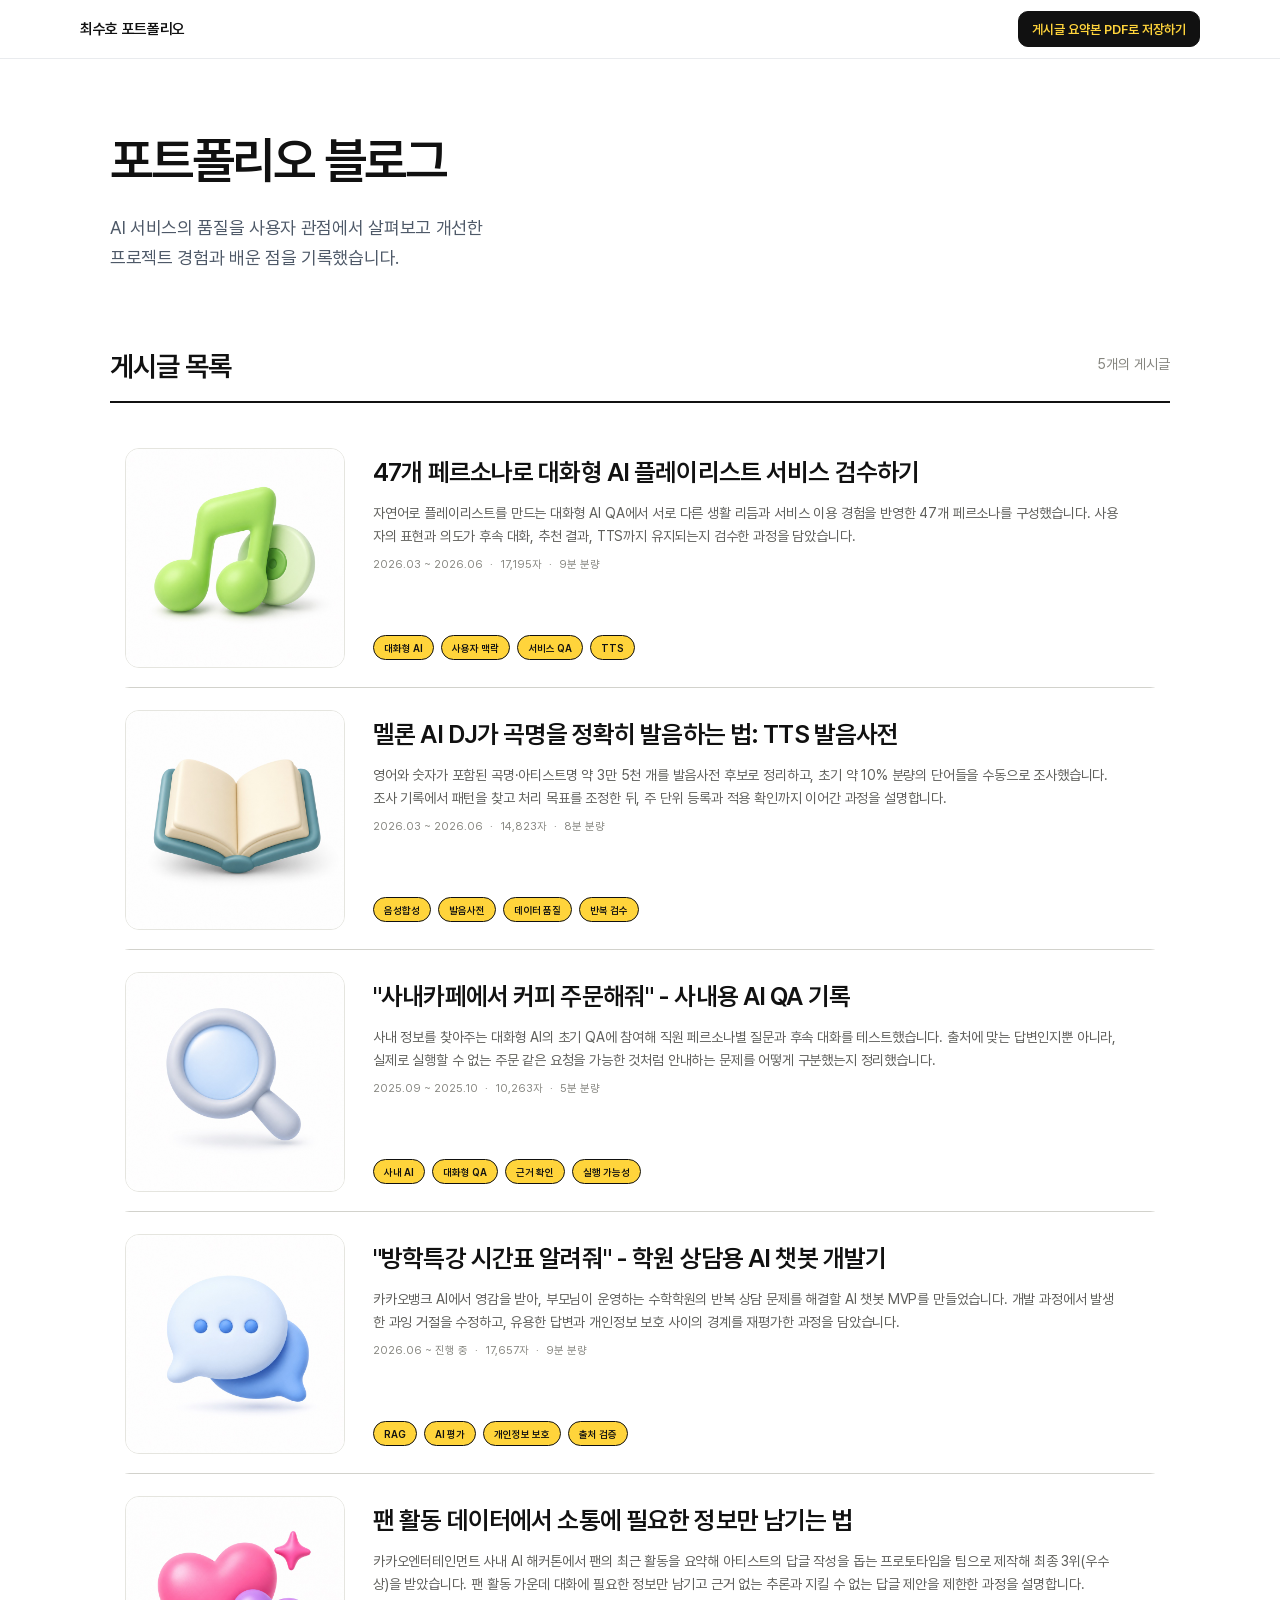
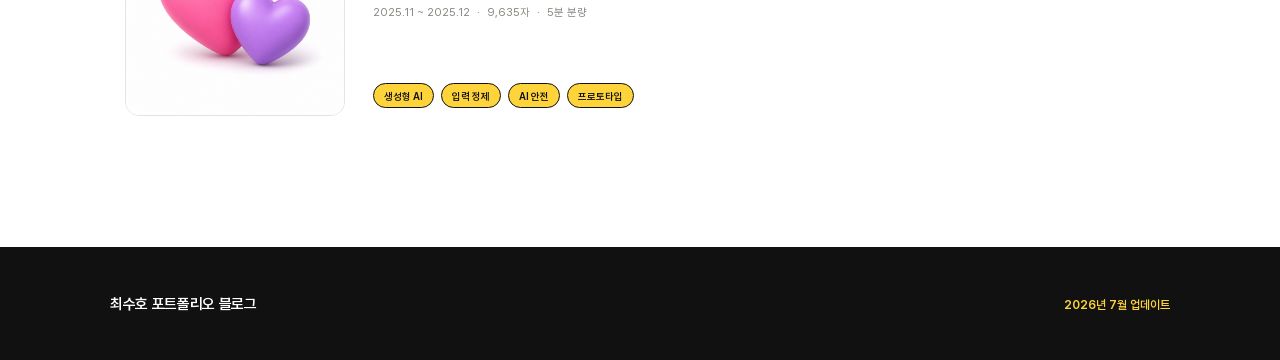
==== commit f51ba6ab: "요약본 PDF 명칭 정리" ====
--- a/index.html
+++ b/index.html
@@ -26,7 +26,7 @@
         </a>
         <nav class="main-nav" aria-label="주요 메뉴">
           <button class="print-button" id="openPrint" type="button">
-            게시글 요약 PDF로 저장하기
+            게시글 요약본 PDF로 저장하기
           </button>
         </nav>
       </div>
@@ -69,14 +69,14 @@
       <div class="dialog-header">
         <div>
           <p class="section-label">PDF</p>
-          <h2 id="printTitle">게시글 요약 PDF로 저장하기</h2>
+          <h2 id="printTitle">게시글 요약본 PDF로 저장하기</h2>
         </div>
         <button class="close-button" id="closePrint" type="button" aria-label="인쇄 창 닫기">
           <svg viewBox="0 0 24 24" aria-hidden="true"><path d="M6 6l12 12M18 6L6 18" /></svg>
         </button>
       </div>
       <div class="print-dialog-body">
-        <p class="print-description">PDF에 담을 게시글 요약을 선택해 주세요. 원문 대신 핵심 정보와 대표 사례를 포함한 상세 요약이 저장됩니다.</p>
+        <p class="print-description">PDF에 담을 게시글 요약본을 선택해 주세요. 원문 대신 핵심 정보와 대표 사례를 포함한 상세 요약이 저장됩니다.</p>
         <div class="print-toolbar">
           <p id="printSelectionStatus" aria-live="polite"></p>
           <button class="text-button" id="toggleAllPrint" type="button">전체 선택</button>
@@ -87,7 +87,7 @@
         </fieldset>
         <div class="print-actions">
           <button class="secondary-button" id="cancelPrint" type="button">취소</button>
-          <button class="primary-button" id="printSelected" type="button">선택한 요약 PDF로 저장</button>
+          <button class="primary-button" id="printSelected" type="button">선택한 요약본 PDF로 저장</button>
         </div>
       </div>
     </dialog>
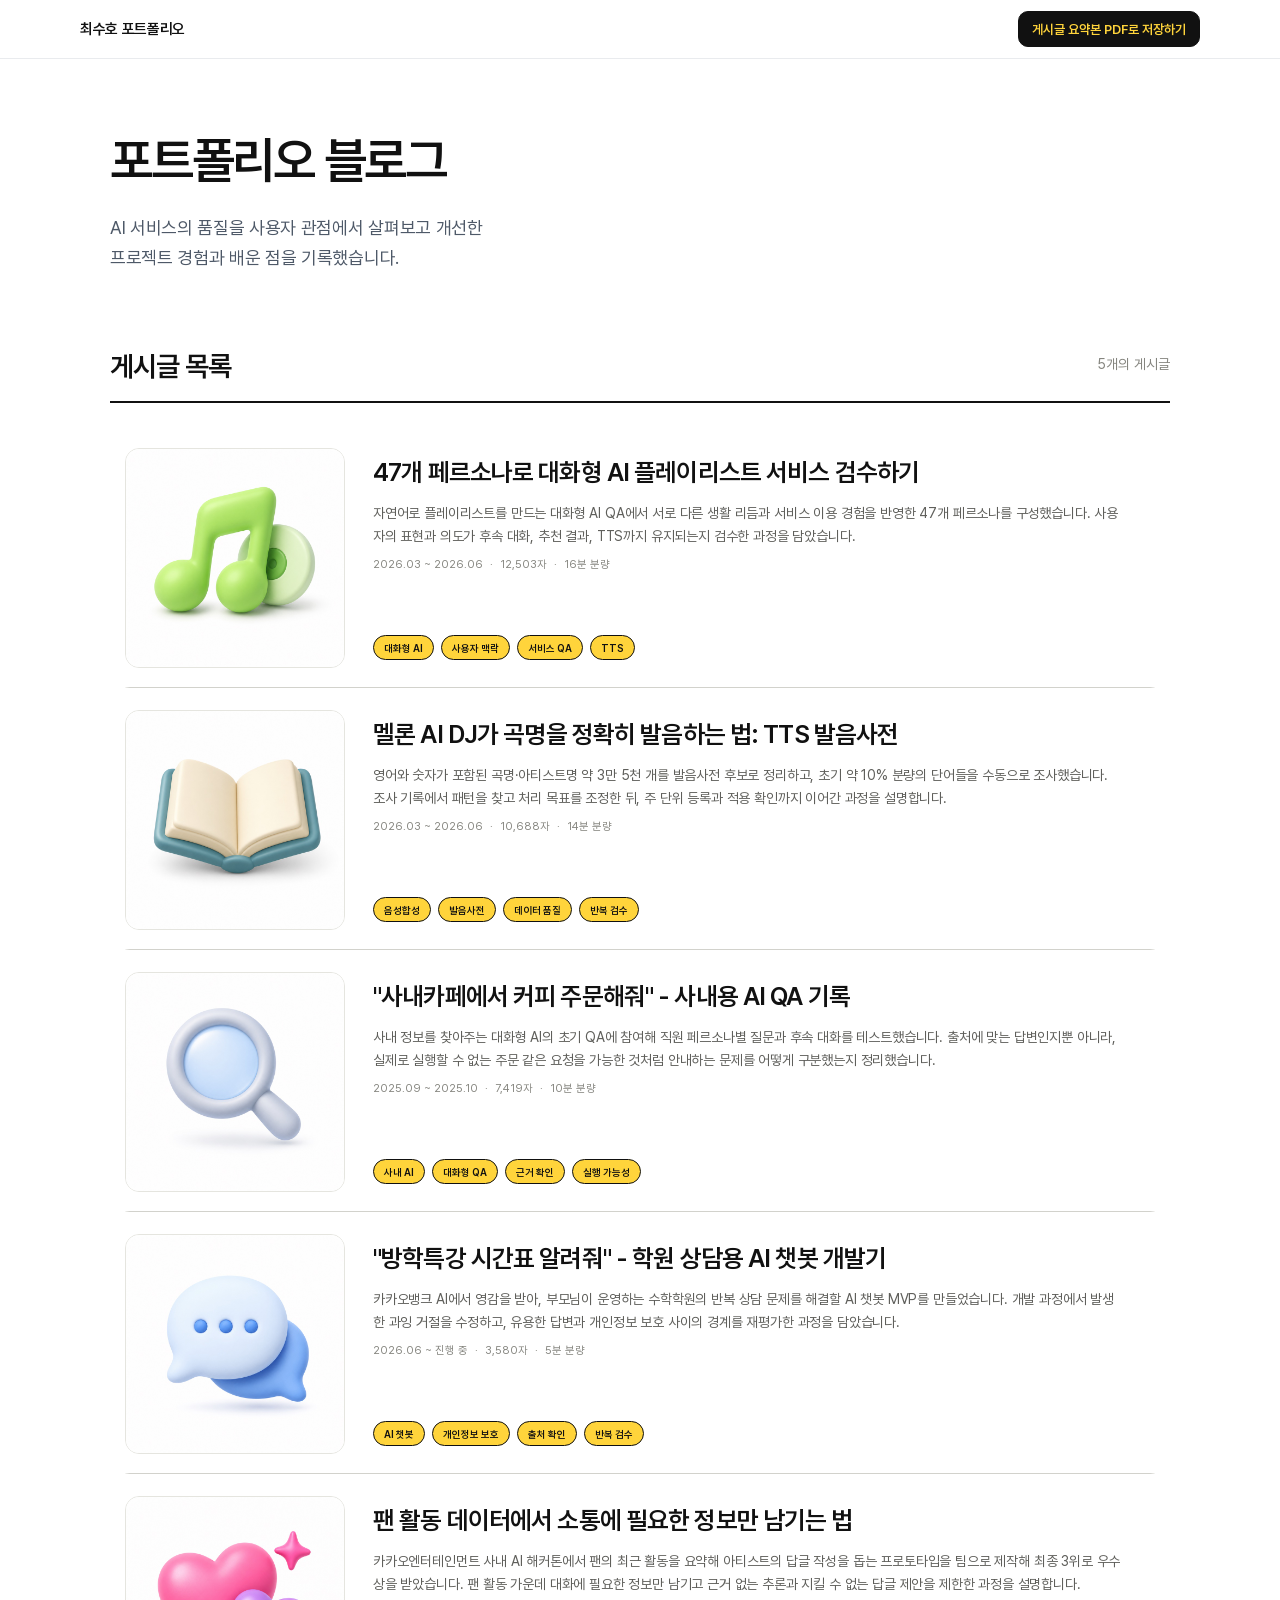
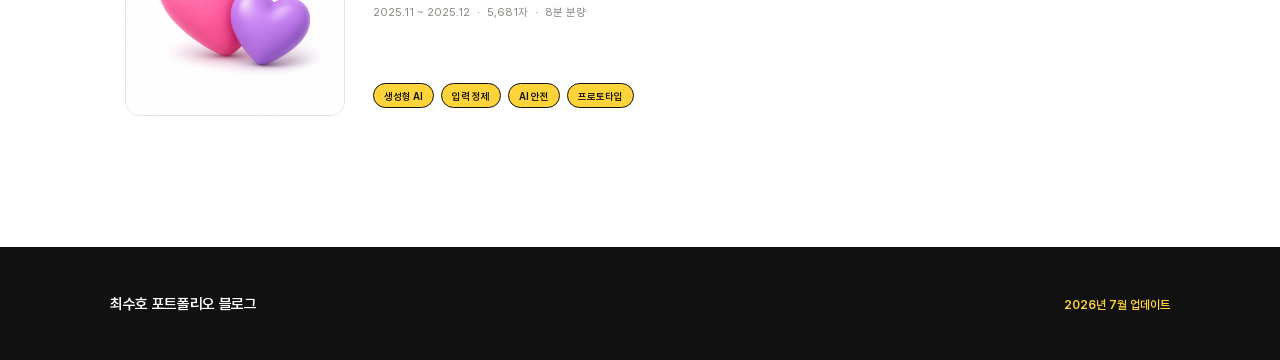
==== commit af451f3a: "Install Vercel Web Analytics # Vercel Web Analytics Implementation  ## Summary Successfully installe" ====
--- a/index.html
+++ b/index.html
@@ -14,6 +14,7 @@
     <link rel="preload" href="assets/fonts/Pretendard-SemiBold.subset.woff2" as="font" type="font/woff2" crossorigin />
     <link rel="stylesheet" href="src/styles.css?v=summary-pdf-2" />
     <script src="src/app.js?v=summary-pdf-2" defer></script>
+    <script defer src="https://cdn.vercel-insights.com/v1/script.js"></script>
   </head>
   <body>
     <a class="skip-link" href="#main-content">본문으로 바로가기</a>
